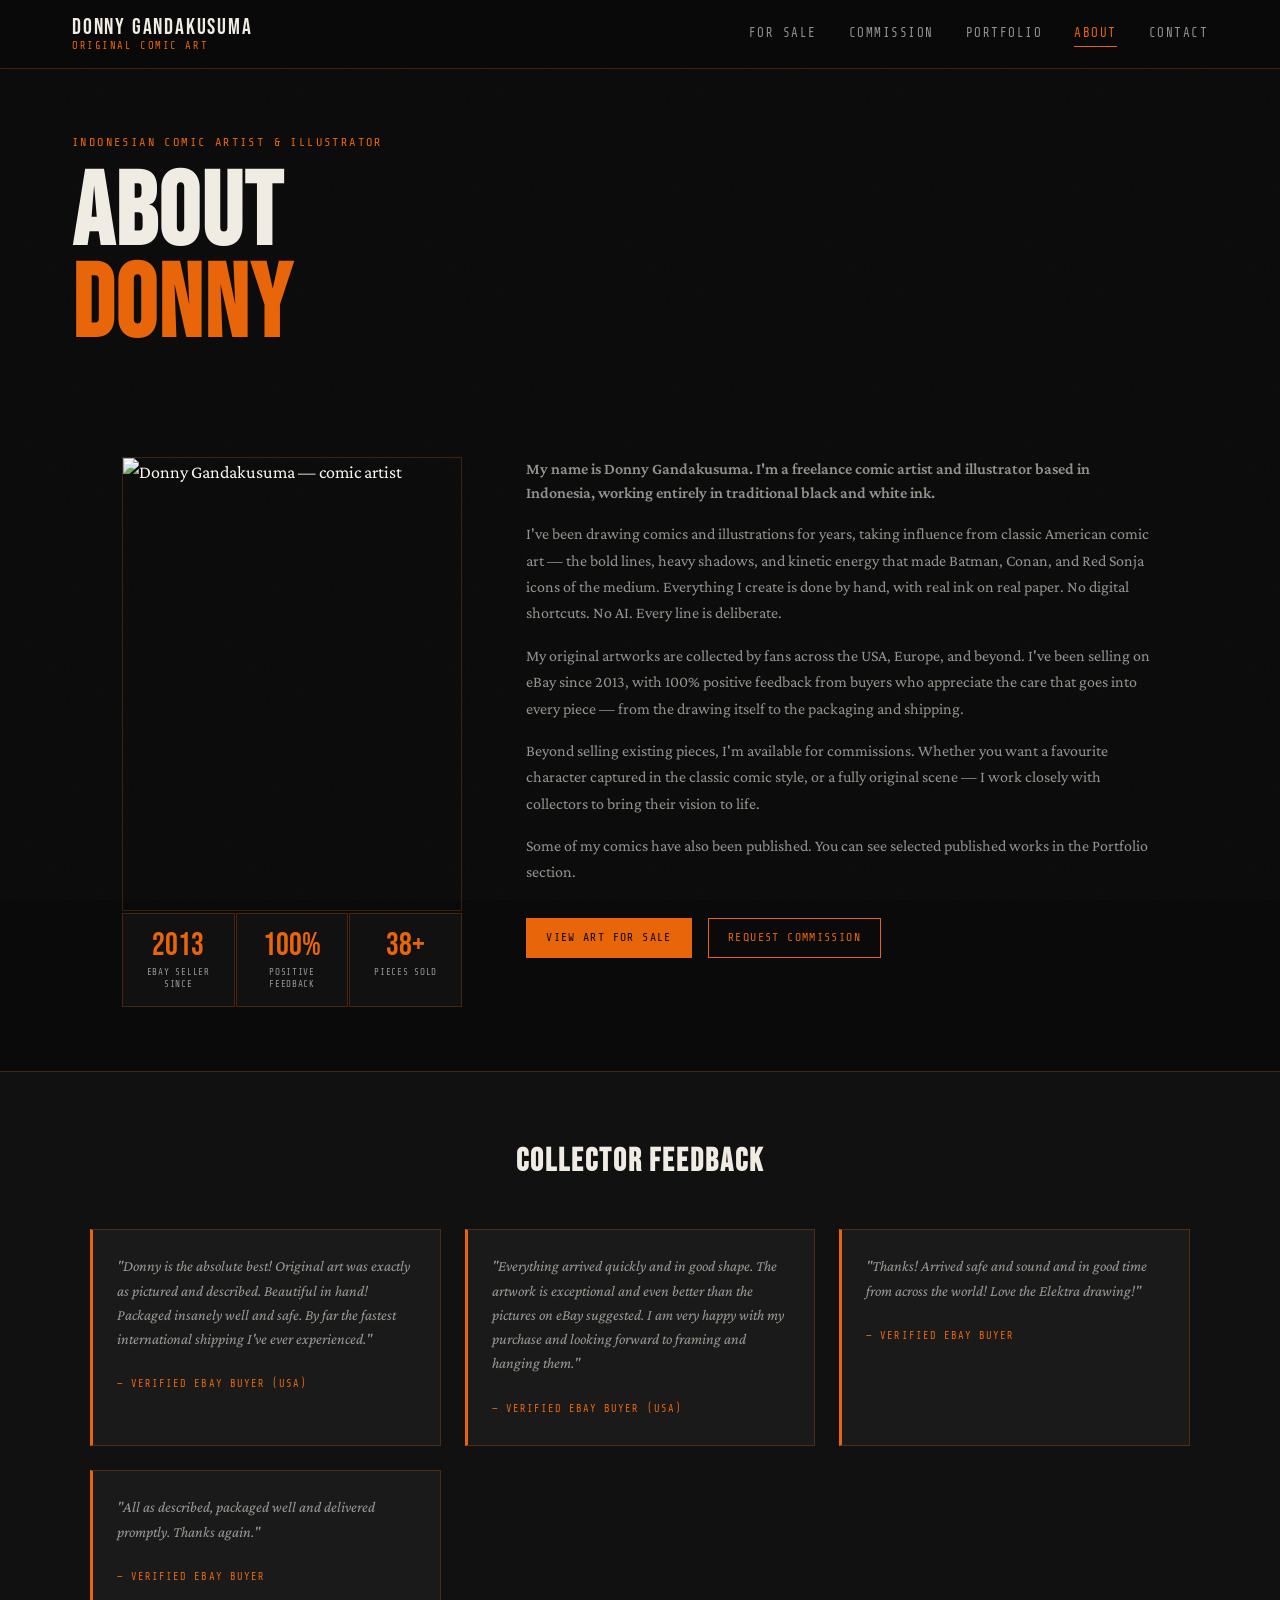
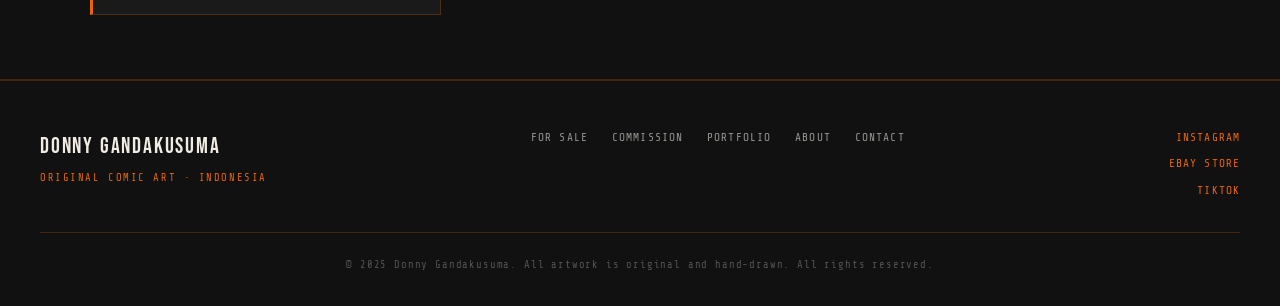
==== about.html @ a3ac144c "Add files via upload" ====
<!DOCTYPE html>
<html lang="en">
<head>
<meta charset="UTF-8">
<meta name="viewport" content="width=device-width, initial-scale=1.0">
<meta name="description" content="About Donny Gandakusuma — Indonesian comic artist and illustrator. Traditional ink art, published works, worldwide collector sales.">
<title>About — Donny Gandakusuma</title>
<link rel="preconnect" href="https://fonts.googleapis.com">
<link href="https://fonts.googleapis.com/css2?family=Bebas+Neue&family=Crimson+Pro:ital,wght@0,400;0,600;1,400&family=Share+Tech+Mono&display=swap" rel="stylesheet">
<link rel="stylesheet" href="style.css">
</head>
<body>
<div class="noise"></div>

<header>
  <div class="header-inner">
    <a href="index.html" class="logo">
      <span class="logo-main">DONNY GANDAKUSUMA</span>
      <span class="logo-sub">Original Comic Art</span>
    </a>
    <nav>
      <a href="index.html">For Sale</a>
      <a href="commission.html">Commission</a>
      <a href="portfolio.html">Portfolio</a>
      <a href="about.html" class="active">About</a>
      <a href="contact.html">Contact</a>
    </nav>
    <button class="nav-toggle" onclick="toggleNav()">☰</button>
  </div>
  <nav class="mobile-nav" id="mobileNav">
    <a href="index.html">For Sale</a>
    <a href="commission.html">Commission</a>
    <a href="portfolio.html">Portfolio</a>
    <a href="about.html">About</a>
    <a href="contact.html">Contact</a>
  </nav>
</header>

<main>
  <section class="page-hero">
    <p class="hero-label">Indonesian Comic Artist &amp; Illustrator</p>
    <h1>About<br><span class="accent">Donny</span></h1>
  </section>

  <section class="about-layout">
    <div class="about-photo">
      <img src="https://www.donnygandakusuma.com/uploads/1/9/4/7/19479537/1996626.jpg" alt="Donny Gandakusuma — comic artist" loading="lazy">
      <div class="about-stats">
        <div class="stat"><span class="stat-num accent">2013</span><span class="stat-label">eBay seller since</span></div>
        <div class="stat"><span class="stat-num accent">100%</span><span class="stat-label">Positive feedback</span></div>
        <div class="stat"><span class="stat-num accent">38+</span><span class="stat-label">Pieces sold</span></div>
      </div>
    </div>
    <div class="about-text">
      <p class="about-lead">My name is Donny Gandakusuma. I'm a freelance comic artist and illustrator based in Indonesia, working entirely in traditional black and white ink.</p>
      <p>I've been drawing comics and illustrations for years, taking influence from classic American comic art — the bold lines, heavy shadows, and kinetic energy that made Batman, Conan, and Red Sonja icons of the medium. Everything I create is done by hand, with real ink on real paper. No digital shortcuts. No AI. Every line is deliberate.</p>
      <p>My original artworks are collected by fans across the USA, Europe, and beyond. I've been selling on eBay since 2013, with 100% positive feedback from buyers who appreciate the care that goes into every piece — from the drawing itself to the packaging and shipping.</p>
      <p>Beyond selling existing pieces, I'm available for commissions. Whether you want a favourite character captured in the classic comic style, or a fully original scene — I work closely with collectors to bring their vision to life.</p>
      <p>Some of my comics have also been published. You can see selected published works in the Portfolio section.</p>
      <div class="about-cta-row">
        <a href="index.html" class="btn">View Art For Sale</a>
        <a href="commission.html" class="btn btn-ghost">Request Commission</a>
      </div>
    </div>
  </section>

  <section class="credentials">
    <h2>Collector Feedback</h2>
    <div class="reviews-grid">
      <blockquote class="review-card">
        <p>"Donny is the absolute best! Original art was exactly as pictured and described. Beautiful in hand! Packaged insanely well and safe. By far the fastest international shipping I've ever experienced."</p>
        <cite>— Verified eBay Buyer (USA)</cite>
      </blockquote>
      <blockquote class="review-card">
        <p>"Everything arrived quickly and in good shape. The artwork is exceptional and even better than the pictures on eBay suggested. I am very happy with my purchase and looking forward to framing and hanging them."</p>
        <cite>— Verified eBay Buyer (USA)</cite>
      </blockquote>
      <blockquote class="review-card">
        <p>"Thanks! Arrived safe and sound and in good time from across the world! Love the Elektra drawing!"</p>
        <cite>— Verified eBay Buyer</cite>
      </blockquote>
      <blockquote class="review-card">
        <p>"All as described, packaged well and delivered promptly. Thanks again."</p>
        <cite>— Verified eBay Buyer</cite>
      </blockquote>
    </div>
  </section>
</main>

<footer>
  <div class="footer-inner">
    <div class="footer-brand">
      <span class="logo-main">DONNY GANDAKUSUMA</span>
      <span class="logo-sub">Original Comic Art · Indonesia</span>
    </div>
    <div class="footer-links">
      <a href="index.html">For Sale</a>
      <a href="commission.html">Commission</a>
      <a href="portfolio.html">Portfolio</a>
      <a href="about.html">About</a>
      <a href="contact.html">Contact</a>
    </div>
    <div class="footer-social">
      <a href="https://www.instagram.com/donnygandakusuma" target="_blank">Instagram</a>
      <a href="https://www.ebay.com/usr/donnygandakusuma" target="_blank">eBay Store</a>
      <a href="https://www.tiktok.com/@donnygandakusuma" target="_blank">TikTok</a>
    </div>
  </div>
  <p class="footer-copy">© 2025 Donny Gandakusuma. All artwork is original and hand-drawn. All rights reserved.</p>
</footer>
<script>function toggleNav(){document.getElementById('mobileNav').classList.toggle('open');}</script>
</body>
</html>
---- style.css ----
/* ============================================
   DONNY GANDAKUSUMA — ORIGINAL COMIC ART
   Dark theme · Black & Orange · Comic Ink Style
   ============================================ */

:root {
  --black:    #0a0a0a;
  --black2:   #111111;
  --black3:   #1a1a1a;
  --orange:   #e8650a;
  --orange2:  #ff7a1a;
  --orange-dim: rgba(232, 101, 10, 0.15);
  --white:    #f0ece4;
  --white-dim: rgba(240, 236, 228, 0.6);
  --border:   rgba(232, 101, 10, 0.25);
  --font-display: 'Bebas Neue', sans-serif;
  --font-body:    'Crimson Pro', Georgia, serif;
  --font-mono:    'Share Tech Mono', monospace;
}

*, *::before, *::after { box-sizing: border-box; margin: 0; padding: 0; }

html { scroll-behavior: smooth; }

body {
  background: var(--black);
  color: var(--white);
  font-family: var(--font-body);
  font-size: 18px;
  line-height: 1.65;
  min-height: 100vh;
  overflow-x: hidden;
}

/* Noise texture overlay */
.noise {
  position: fixed;
  inset: 0;
  pointer-events: none;
  z-index: 0;
  opacity: 0.035;
  background-image: url("data:image/svg+xml,%3Csvg viewBox='0 0 256 256' xmlns='http://www.w3.org/2000/svg'%3E%3Cfilter id='noise'%3E%3CfeTurbulence type='fractalNoise' baseFrequency='0.9' numOctaves='4' stitchTiles='stitch'/%3E%3C/filter%3E%3Crect width='100%25' height='100%25' filter='url(%23noise)'/%3E%3C/svg%3E");
  background-size: 200px 200px;
}

img { display: block; max-width: 100%; }
a { color: inherit; text-decoration: none; }

.accent { color: var(--orange); }

/* ============================================
   HEADER
   ============================================ */

header {
  position: sticky;
  top: 0;
  z-index: 100;
  background: rgba(10, 10, 10, 0.95);
  backdrop-filter: blur(10px);
  border-bottom: 1px solid var(--border);
}

.header-inner {
  max-width: 1200px;
  margin: 0 auto;
  padding: 1rem 2rem;
  display: flex;
  align-items: center;
  justify-content: space-between;
  gap: 2rem;
}

.logo {
  display: flex;
  flex-direction: column;
  line-height: 1.1;
  flex-shrink: 0;
}

.logo-main {
  font-family: var(--font-display);
  font-size: 1.4rem;
  letter-spacing: 0.08em;
  color: var(--white);
}

.logo-sub {
  font-family: var(--font-mono);
  font-size: 0.65rem;
  color: var(--orange);
  letter-spacing: 0.15em;
  text-transform: uppercase;
}

header nav {
  display: flex;
  gap: 2rem;
  align-items: center;
}

header nav a {
  font-family: var(--font-mono);
  font-size: 0.78rem;
  letter-spacing: 0.12em;
  text-transform: uppercase;
  color: var(--white-dim);
  transition: color 0.2s;
  position: relative;
  padding-bottom: 2px;
}

header nav a::after {
  content: '';
  position: absolute;
  bottom: -2px;
  left: 0; right: 0;
  height: 1px;
  background: var(--orange);
  transform: scaleX(0);
  transition: transform 0.2s;
}

header nav a:hover,
header nav a.active {
  color: var(--orange);
}

header nav a.active::after,
header nav a:hover::after {
  transform: scaleX(1);
}

.nav-toggle {
  display: none;
  background: none;
  border: 1px solid var(--border);
  color: var(--white);
  font-size: 1.2rem;
  cursor: pointer;
  padding: 0.4rem 0.7rem;
  border-radius: 3px;
}

.mobile-nav {
  display: none;
  flex-direction: column;
  background: var(--black2);
  border-top: 1px solid var(--border);
  padding: 1rem 2rem;
  gap: 1rem;
}

.mobile-nav.open { display: flex; }

.mobile-nav a {
  font-family: var(--font-mono);
  font-size: 0.85rem;
  letter-spacing: 0.1em;
  text-transform: uppercase;
  color: var(--white-dim);
  padding: 0.5rem 0;
  border-bottom: 1px solid var(--border);
}

.mobile-nav a:hover { color: var(--orange); }

/* ============================================
   HERO
   ============================================ */

.hero {
  max-width: 1200px;
  margin: 0 auto;
  padding: 5rem 2rem 3rem;
  position: relative;
}

.hero::before {
  content: '';
  position: absolute;
  top: 0; right: 0;
  width: 40%;
  height: 100%;
  background: radial-gradient(ellipse at top right, rgba(232, 101, 10, 0.08) 0%, transparent 70%);
  pointer-events: none;
}

.hero-label {
  font-family: var(--font-mono);
  font-size: 0.75rem;
  letter-spacing: 0.2em;
  text-transform: uppercase;
  color: var(--orange);
  margin-bottom: 1rem;
}

.hero h1 {
  font-family: var(--font-display);
  font-size: clamp(4rem, 10vw, 8rem);
  line-height: 0.9;
  letter-spacing: 0.02em;
  margin-bottom: 1.5rem;
}

.hero-desc {
  font-size: 1.15rem;
  color: var(--white-dim);
  max-width: 520px;
  margin-bottom: 2rem;
}

.hero-badges {
  display: flex;
  flex-wrap: wrap;
  gap: 0.75rem;
}

.hero-badges span {
  font-family: var(--font-mono);
  font-size: 0.7rem;
  letter-spacing: 0.12em;
  text-transform: uppercase;
  padding: 0.4rem 0.9rem;
  border: 1px solid var(--border);
  color: var(--orange);
  background: var(--orange-dim);
}

/* ============================================
   PAGE HERO (inner pages)
   ============================================ */

.page-hero {
  max-width: 1200px;
  margin: 0 auto;
  padding: 4rem 2rem 3rem;
}

.page-hero h1 {
  font-family: var(--font-display);
  font-size: clamp(3.5rem, 8vw, 6.5rem);
  line-height: 0.9;
  letter-spacing: 0.02em;
  margin-bottom: 1.5rem;
}

.page-hero .hero-desc {
  max-width: 560px;
}

/* ============================================
   ART GRID
   ============================================ */

.sale-grid {
  max-width: 1200px;
  margin: 0 auto;
  padding: 1rem 2rem 4rem;
  display: grid;
  grid-template-columns: repeat(auto-fill, minmax(300px, 1fr));
  gap: 2px;
}

.art-card {
  background: var(--black2);
  border: 1px solid var(--border);
  display: flex;
  flex-direction: column;
  transition: border-color 0.3s, transform 0.2s;
  position: relative;
  overflow: hidden;
}

.art-card:hover {
  border-color: var(--orange);
  transform: translateY(-3px);
}

.art-card.sold-card {
  opacity: 0.6;
}

.art-card.sold-card:hover {
  opacity: 0.85;
}

.art-img-wrap {
  position: relative;
  overflow: hidden;
  aspect-ratio: 3/4;
  background: var(--black3);
}

.art-img-wrap img {
  width: 100%;
  height: 100%;
  object-fit: cover;
  transition: transform 0.4s ease;
}

.art-card:hover .art-img-wrap img {
  transform: scale(1.04);
}

.badge {
  position: absolute;
  top: 0.75rem;
  right: 0.75rem;
  font-family: var(--font-mono);
  font-size: 0.65rem;
  letter-spacing: 0.15em;
  text-transform: uppercase;
  padding: 0.3rem 0.7rem;
}

.badge.available {
  background: var(--orange);
  color: var(--black);
}

.badge.sold {
  background: var(--black3);
  border: 1px solid rgba(255,255,255,0.2);
  color: var(--white-dim);
}

.art-info {
  padding: 1.25rem 1.5rem 1.5rem;
  display: flex;
  flex-direction: column;
  flex: 1;
}

.art-info h2 {
  font-family: var(--font-display);
  font-size: 1.3rem;
  letter-spacing: 0.04em;
  line-height: 1.1;
  margin-bottom: 0.4rem;
}

.art-size {
  font-family: var(--font-mono);
  font-size: 0.68rem;
  letter-spacing: 0.1em;
  color: var(--white-dim);
  text-transform: uppercase;
  margin-bottom: auto;
  padding-bottom: 1rem;
}

.art-footer {
  display: flex;
  align-items: center;
  justify-content: space-between;
  padding-top: 1rem;
  border-top: 1px solid var(--border);
  gap: 0.75rem;
  flex-wrap: wrap;
}

.price {
  font-family: var(--font-display);
  font-size: 1.6rem;
  color: var(--orange);
  letter-spacing: 0.04em;
  line-height: 1;
}

.sold-price {
  font-family: var(--font-mono);
  font-size: 0.8rem;
  letter-spacing: 0.15em;
  color: var(--white-dim);
  text-transform: uppercase;
}

/* ============================================
   BUTTONS
   ============================================ */

.btn {
  display: inline-block;
  font-family: var(--font-mono);
  font-size: 0.72rem;
  letter-spacing: 0.12em;
  text-transform: uppercase;
  padding: 0.6rem 1.2rem;
  background: var(--orange);
  color: var(--black);
  border: 1px solid var(--orange);
  cursor: pointer;
  transition: background 0.2s, color 0.2s;
  white-space: nowrap;
}

.btn:hover {
  background: var(--orange2);
  border-color: var(--orange2);
}

.btn-ghost {
  background: transparent;
  color: var(--orange);
}

.btn-ghost:hover {
  background: var(--orange-dim);
}

.btn-large {
  font-size: 0.82rem;
  padding: 0.85rem 2rem;
}

.cta-row {
  display: flex;
  gap: 1rem;
  flex-wrap: wrap;
  justify-content: center;
}

/* ============================================
   TRUST STRIP
   ============================================ */

.trust-strip {
  background: var(--black3);
  border-top: 1px solid var(--border);
  border-bottom: 1px solid var(--border);
  padding: 3rem 2rem;
}

.trust-inner {
  max-width: 1000px;
  margin: 0 auto;
  display: grid;
  grid-template-columns: 1fr 1fr;
  gap: 3rem;
}

.trust-inner blockquote {
  font-style: italic;
  font-size: 1rem;
  color: var(--white-dim);
  line-height: 1.6;
  padding-left: 1.25rem;
  border-left: 2px solid var(--orange);
}

.trust-inner cite {
  display: block;
  margin-top: 0.75rem;
  font-family: var(--font-mono);
  font-size: 0.65rem;
  letter-spacing: 0.1em;
  color: var(--orange);
  font-style: normal;
}

/* ============================================
   CTA BAND
   ============================================ */

.cta-band {
  text-align: center;
  padding: 5rem 2rem;
  position: relative;
  overflow: hidden;
}

.cta-band::before {
  content: '';
  position: absolute;
  inset: 0;
  background: radial-gradient(ellipse at center, rgba(232, 101, 10, 0.06) 0%, transparent 70%);
  pointer-events: none;
}

.cta-band h2 {
  font-family: var(--font-display);
  font-size: clamp(2.5rem, 6vw, 4.5rem);
  letter-spacing: 0.04em;
  margin-bottom: 0.75rem;
}

.cta-band p {
  color: var(--white-dim);
  font-size: 1.1rem;
  margin-bottom: 2rem;
  max-width: 480px;
  margin-left: auto;
  margin-right: auto;
}

/* ============================================
   COMMISSION PAGE
   ============================================ */

.commission-layout {
  max-width: 1200px;
  margin: 0 auto;
  padding: 2rem 2rem 4rem;
  display: grid;
  grid-template-columns: 1fr 1fr;
  gap: 4rem;
}

.pricing-block h2,
.process-block h2 {
  font-family: var(--font-display);
  font-size: 2rem;
  letter-spacing: 0.06em;
  margin-bottom: 1.5rem;
  padding-bottom: 0.75rem;
  border-bottom: 1px solid var(--border);
}

.price-table {
  display: flex;
  flex-direction: column;
  gap: 0;
  margin-bottom: 1.5rem;
}

.price-row {
  display: grid;
  grid-template-columns: 1fr auto;
  grid-template-rows: auto auto;
  padding: 1rem 0;
  border-bottom: 1px solid var(--border);
  gap: 0.2rem 1rem;
}

.price-label {
  font-size: 1rem;
  font-weight: 600;
  grid-column: 1;
  grid-row: 1;
}

.price-val {
  font-family: var(--font-display);
  font-size: 1.4rem;
  letter-spacing: 0.04em;
  grid-column: 2;
  grid-row: 1 / 3;
  align-self: center;
  white-space: nowrap;
}

.price-note {
  font-family: var(--font-mono);
  font-size: 0.65rem;
  letter-spacing: 0.08em;
  color: var(--white-dim);
  text-transform: uppercase;
  grid-column: 1;
  grid-row: 2;
}

.price-note-global {
  font-size: 0.9rem;
  color: var(--white-dim);
  line-height: 1.5;
  font-style: italic;
}

.process-steps {
  list-style: none;
  display: flex;
  flex-direction: column;
  gap: 0;
}

.process-steps li {
  display: flex;
  gap: 1.25rem;
  padding: 1.5rem 0;
  border-bottom: 1px solid var(--border);
  align-items: flex-start;
}

.step-num {
  font-family: var(--font-display);
  font-size: 2rem;
  color: var(--orange);
  opacity: 0.5;
  line-height: 1;
  flex-shrink: 0;
  min-width: 2.5rem;
}

.process-steps strong {
  display: block;
  font-size: 1rem;
  font-weight: 600;
  margin-bottom: 0.35rem;
}

.process-steps p {
  font-size: 0.95rem;
  color: var(--white-dim);
  line-height: 1.55;
}

.commission-gallery {
  max-width: 1200px;
  margin: 0 auto;
  padding: 0 2rem 4rem;
}

.commission-gallery h2 {
  font-family: var(--font-display);
  font-size: 2rem;
  letter-spacing: 0.06em;
  margin-bottom: 1.5rem;
  padding-bottom: 0.75rem;
  border-bottom: 1px solid var(--border);
}

.gallery-grid {
  display: grid;
  grid-template-columns: repeat(auto-fill, minmax(260px, 1fr));
  gap: 2px;
}

.gallery-grid img {
  width: 100%;
  aspect-ratio: 3/4;
  object-fit: cover;
  filter: grayscale(20%);
  transition: filter 0.3s, transform 0.3s;
}

.gallery-grid img:hover {
  filter: grayscale(0%);
  transform: scale(1.02);
  position: relative;
  z-index: 1;
}

/* ============================================
   ABOUT PAGE
   ============================================ */

.about-layout {
  max-width: 1100px;
  margin: 0 auto;
  padding: 2rem 2rem 4rem;
  display: grid;
  grid-template-columns: 340px 1fr;
  gap: 4rem;
  align-items: start;
}

.about-photo img {
  width: 100%;
  aspect-ratio: 3/4;
  object-fit: cover;
  border: 1px solid var(--border);
  filter: grayscale(30%) contrast(1.1);
}

.about-stats {
  display: grid;
  grid-template-columns: 1fr 1fr 1fr;
  gap: 1px;
  margin-top: 2px;
}

.stat {
  background: var(--black2);
  border: 1px solid var(--border);
  padding: 1rem 0.75rem;
  display: flex;
  flex-direction: column;
  align-items: center;
  text-align: center;
}

.stat-num {
  font-family: var(--font-display);
  font-size: 2rem;
  line-height: 1;
}

.stat-label {
  font-family: var(--font-mono);
  font-size: 0.58rem;
  letter-spacing: 0.08em;
  text-transform: uppercase;
  color: var(--white-dim);
  margin-top: 0.3rem;
  line-height: 1.3;
  text-align: center;
}

.about-lead {
  font-size: 1.25rem;
  font-weight: 600;
  line-height: 1.5;
  margin-bottom: 1.25rem;
  color: var(--white);
}

.about-text p {
  color: var(--white-dim);
  margin-bottom: 1rem;
  font-size: 1rem;
}

.about-cta-row {
  display: flex;
  gap: 1rem;
  margin-top: 2rem;
  flex-wrap: wrap;
}

.credentials {
  background: var(--black2);
  border-top: 1px solid var(--border);
  border-bottom: 1px solid var(--border);
  padding: 4rem 2rem;
}

.credentials h2 {
  font-family: var(--font-display);
  font-size: 2rem;
  letter-spacing: 0.06em;
  text-align: center;
  margin-bottom: 2.5rem;
}

.reviews-grid {
  max-width: 1100px;
  margin: 0 auto;
  display: grid;
  grid-template-columns: repeat(auto-fill, minmax(260px, 1fr));
  gap: 1.5rem;
}

.review-card {
  background: var(--black3);
  border: 1px solid var(--border);
  border-left: 3px solid var(--orange);
  padding: 1.5rem;
}

.review-card p {
  font-style: italic;
  font-size: 0.95rem;
  line-height: 1.6;
  color: var(--white-dim);
  margin-bottom: 1rem;
}

.review-card cite {
  font-family: var(--font-mono);
  font-size: 0.65rem;
  letter-spacing: 0.1em;
  color: var(--orange);
  font-style: normal;
  text-transform: uppercase;
}

/* ============================================
   CONTACT PAGE
   ============================================ */

.contact-layout {
  max-width: 1100px;
  margin: 0 auto;
  padding: 2rem 2rem 5rem;
  display: grid;
  grid-template-columns: 1fr 380px;
  gap: 4rem;
  align-items: start;
}

.contact-channels {
  display: flex;
  flex-direction: column;
  gap: 1px;
}

.contact-card {
  display: flex;
  gap: 1.25rem;
  padding: 1.5rem;
  background: var(--black2);
  border: 1px solid var(--border);
  transition: border-color 0.2s, background 0.2s;
  align-items: flex-start;
}

.contact-card:hover {
  border-color: var(--orange);
  background: var(--black3);
}

.contact-icon {
  font-size: 1.6rem;
  flex-shrink: 0;
  margin-top: 0.1rem;
}

.contact-card strong {
  display: block;
  font-family: var(--font-display);
  font-size: 1.2rem;
  letter-spacing: 0.04em;
  margin-bottom: 0.35rem;
}

.contact-card p {
  font-size: 0.92rem;
  color: var(--white-dim);
  line-height: 1.55;
  margin-bottom: 0.5rem;
}

.contact-link {
  font-family: var(--font-mono);
  font-size: 0.68rem;
  letter-spacing: 0.08em;
  color: var(--orange);
  text-transform: uppercase;
}

.contact-info-box {
  background: var(--black2);
  border: 1px solid var(--border);
  padding: 2rem;
  position: sticky;
  top: 90px;
}

.contact-info-box h2 {
  font-family: var(--font-display);
  font-size: 1.7rem;
  letter-spacing: 0.04em;
  margin-bottom: 1rem;
  padding-bottom: 0.75rem;
  border-bottom: 1px solid var(--border);
}

.contact-info-box p {
  font-size: 0.95rem;
  color: var(--white-dim);
  margin-bottom: 0.75rem;
}

.contact-list {
  list-style: none;
  margin-bottom: 1rem;
}

.contact-list li {
  font-size: 0.92rem;
  color: var(--white-dim);
  padding: 0.4rem 0;
  border-bottom: 1px solid rgba(255,255,255,0.05);
  padding-left: 1rem;
  position: relative;
}

.contact-list li::before {
  content: '—';
  position: absolute;
  left: 0;
  color: var(--orange);
  font-size: 0.8rem;
}

/* ============================================
   FOOTER
   ============================================ */

footer {
  background: var(--black2);
  border-top: 1px solid var(--border);
  padding: 3rem 2rem 2rem;
}

.footer-inner {
  max-width: 1200px;
  margin: 0 auto;
  display: grid;
  grid-template-columns: auto 1fr auto;
  gap: 3rem;
  align-items: start;
  padding-bottom: 2rem;
  border-bottom: 1px solid var(--border);
  margin-bottom: 1.5rem;
}

.footer-brand {
  display: flex;
  flex-direction: column;
  gap: 0.25rem;
}

.footer-links {
  display: flex;
  flex-wrap: wrap;
  gap: 1.5rem;
  align-items: center;
  justify-content: center;
}

.footer-links a {
  font-family: var(--font-mono);
  font-size: 0.7rem;
  letter-spacing: 0.1em;
  text-transform: uppercase;
  color: var(--white-dim);
  transition: color 0.2s;
}

.footer-links a:hover { color: var(--orange); }

.footer-social {
  display: flex;
  flex-direction: column;
  gap: 0.5rem;
  align-items: flex-end;
}

.footer-social a {
  font-family: var(--font-mono);
  font-size: 0.7rem;
  letter-spacing: 0.1em;
  text-transform: uppercase;
  color: var(--orange);
  transition: opacity 0.2s;
}

.footer-social a:hover { opacity: 0.7; }

.footer-copy {
  max-width: 1200px;
  margin: 0 auto;
  font-family: var(--font-mono);
  font-size: 0.65rem;
  letter-spacing: 0.08em;
  color: rgba(240, 236, 228, 0.3);
  text-align: center;
}

/* ============================================
   ANIMATIONS
   ============================================ */

@keyframes fadeUp {
  from { opacity: 0; transform: translateY(20px); }
  to   { opacity: 1; transform: translateY(0); }
}

.hero, .page-hero {
  animation: fadeUp 0.6s ease both;
}

.art-card {
  animation: fadeUp 0.5s ease both;
}

.art-card:nth-child(1) { animation-delay: 0.05s; }
.art-card:nth-child(2) { animation-delay: 0.1s; }
.art-card:nth-child(3) { animation-delay: 0.15s; }
.art-card:nth-child(4) { animation-delay: 0.2s; }
.art-card:nth-child(5) { animation-delay: 0.25s; }
.art-card:nth-child(6) { animation-delay: 0.3s; }

/* ============================================
   RESPONSIVE
   ============================================ */

@media (max-width: 900px) {
  header nav { display: none; }
  .nav-toggle { display: block; }

  .commission-layout,
  .about-layout,
  .contact-layout {
    grid-template-columns: 1fr;
    gap: 2.5rem;
  }

  .about-photo { max-width: 340px; }

  .trust-inner {
    grid-template-columns: 1fr;
    gap: 2rem;
  }

  .footer-inner {
    grid-template-columns: 1fr;
    gap: 1.5rem;
  }

  .footer-social {
    align-items: flex-start;
    flex-direction: row;
    flex-wrap: wrap;
    gap: 1rem;
  }

  .contact-info-box {
    position: static;
  }
}

@media (max-width: 600px) {
  .hero h1, .page-hero h1 {
    font-size: 3.5rem;
  }

  .sale-grid {
    grid-template-columns: 1fr;
    gap: 1px;
  }

  .header-inner {
    padding: 0.85rem 1rem;
  }

  .hero, .page-hero {
    padding: 3rem 1rem 2rem;
  }

  .about-stats {
    grid-template-columns: 1fr 1fr 1fr;
  }
}
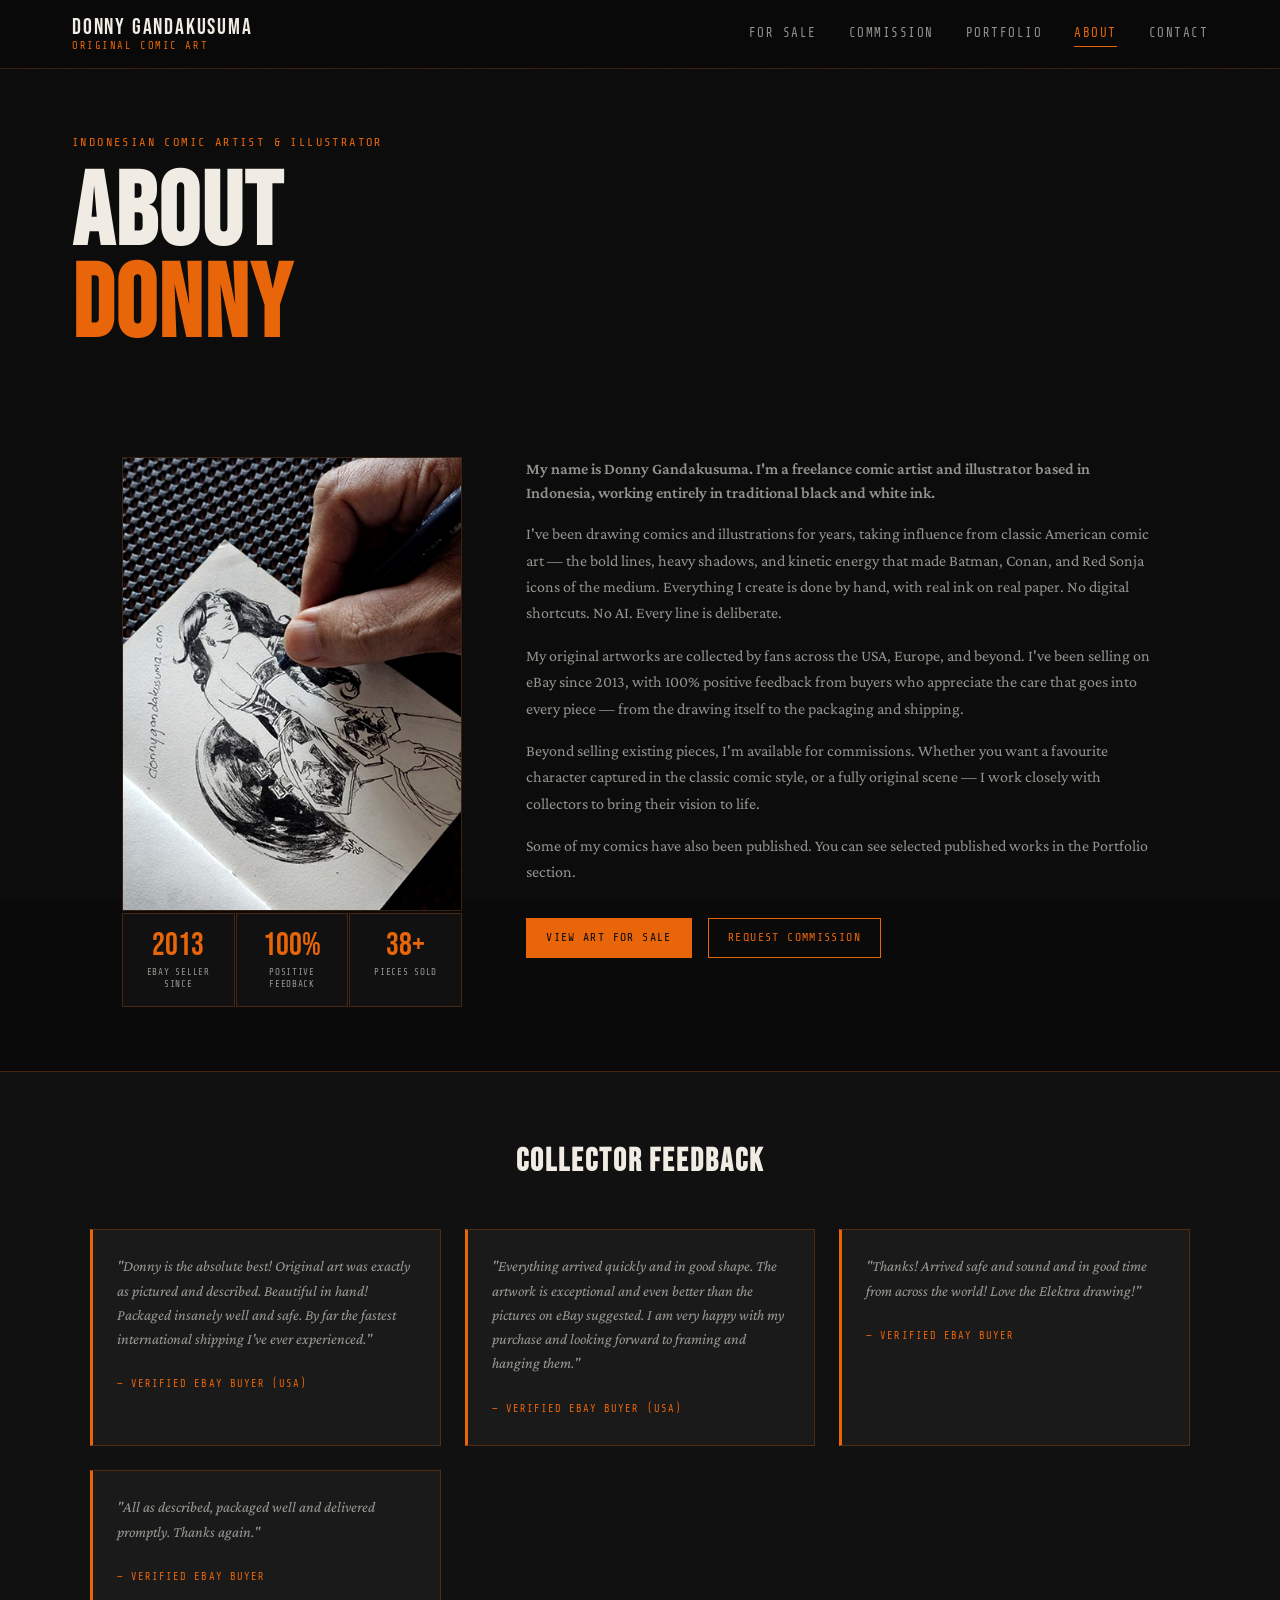
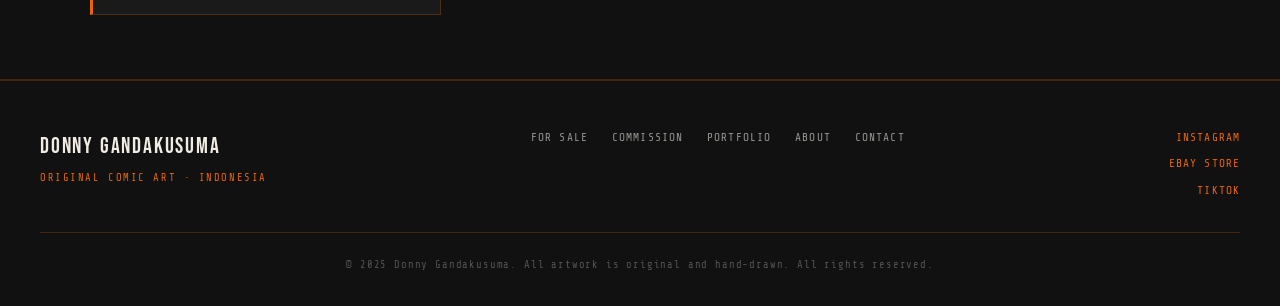
==== commit f0cf7f0f: "Update about.html" ====
--- a/about.html
+++ b/about.html
@@ -44,7 +44,7 @@
 
   <section class="about-layout">
     <div class="about-photo">
-      <img src="https://www.donnygandakusuma.com/uploads/1/9/4/7/19479537/1996626.jpg" alt="Donny Gandakusuma — comic artist" loading="lazy">
+      <img src="images/profile.jpg" alt="Donny Gandakusuma — comic artist" loading="lazy">
       <div class="about-stats">
         <div class="stat"><span class="stat-num accent">2013</span><span class="stat-label">eBay seller since</span></div>
         <div class="stat"><span class="stat-num accent">100%</span><span class="stat-label">Positive feedback</span></div>
@@ -103,7 +103,7 @@
     <div class="footer-social">
       <a href="https://www.instagram.com/donnygandakusuma" target="_blank">Instagram</a>
       <a href="https://www.ebay.com/usr/donnygandakusuma" target="_blank">eBay Store</a>
-      <a href="https://www.tiktok.com/@donnygandakusuma" target="_blank">TikTok</a>
+      <a href="https://www.tiktok.com/@donny.gandakusuma" target="_blank">TikTok</a>
     </div>
   </div>
   <p class="footer-copy">© 2025 Donny Gandakusuma. All artwork is original and hand-drawn. All rights reserved.</p>
--- a/style.css
+++ b/style.css
@@ -360,6 +360,42 @@
   flex-wrap: wrap;
 }
 
+.buy-btns {
+  display: flex;
+  gap: 0.5rem;
+  flex-wrap: wrap;
+}
+
+/* WhatsApp button — white box, orange text */
+.btn-wa {
+  background: #ffffff !important;
+  color: #e8650a !important;
+  -webkit-text-fill-color: #e8650a !important;
+  border: 2px solid #e8650a !important;
+  font-size: 0.65rem;
+  padding: 0.5rem 0.9rem;
+}
+
+.btn-wa:hover {
+  background: #f5f5f5 !important;
+  color: #e8650a !important;
+  -webkit-text-fill-color: #e8650a !important;
+}
+
+/* eBay button — orange box, black text */
+.btn-ebay {
+  background: var(--orange);
+  color: var(--black) !important;
+  border: 1px solid var(--orange);
+  font-size: 0.65rem;
+  padding: 0.5rem 0.9rem;
+}
+
+.btn-ebay:hover {
+  background: var(--orange2);
+  border-color: var(--orange2);
+}
+
 .price {
   font-family: var(--font-display);
   font-size: 1.6rem;
@@ -389,6 +425,7 @@
   padding: 0.6rem 1.2rem;
   background: var(--orange);
   color: var(--black);
+  -webkit-text-fill-color: var(--black);
   border: 1px solid var(--orange);
   cursor: pointer;
   transition: background 0.2s, color 0.2s;
@@ -403,6 +440,8 @@
 .btn-ghost {
   background: transparent;
   color: var(--orange);
+  /* PERBAIKAN TOMBOL "REQUEST COMMISSION" AGAR TERLIHAT JELAS */
+  -webkit-text-fill-color: var(--orange);
 }
 
 .btn-ghost:hover {
@@ -978,7 +1017,8 @@
    ============================================ */
 
 @media (max-width: 900px) {
-  header nav { display: none; }
+  /* PERBAIKAN MENU MOBILE: Hanya menyembunyikan navigasi khusus Desktop */
+  .header-inner nav { display: none; }
   .nav-toggle { display: block; }
 
   .commission-layout,
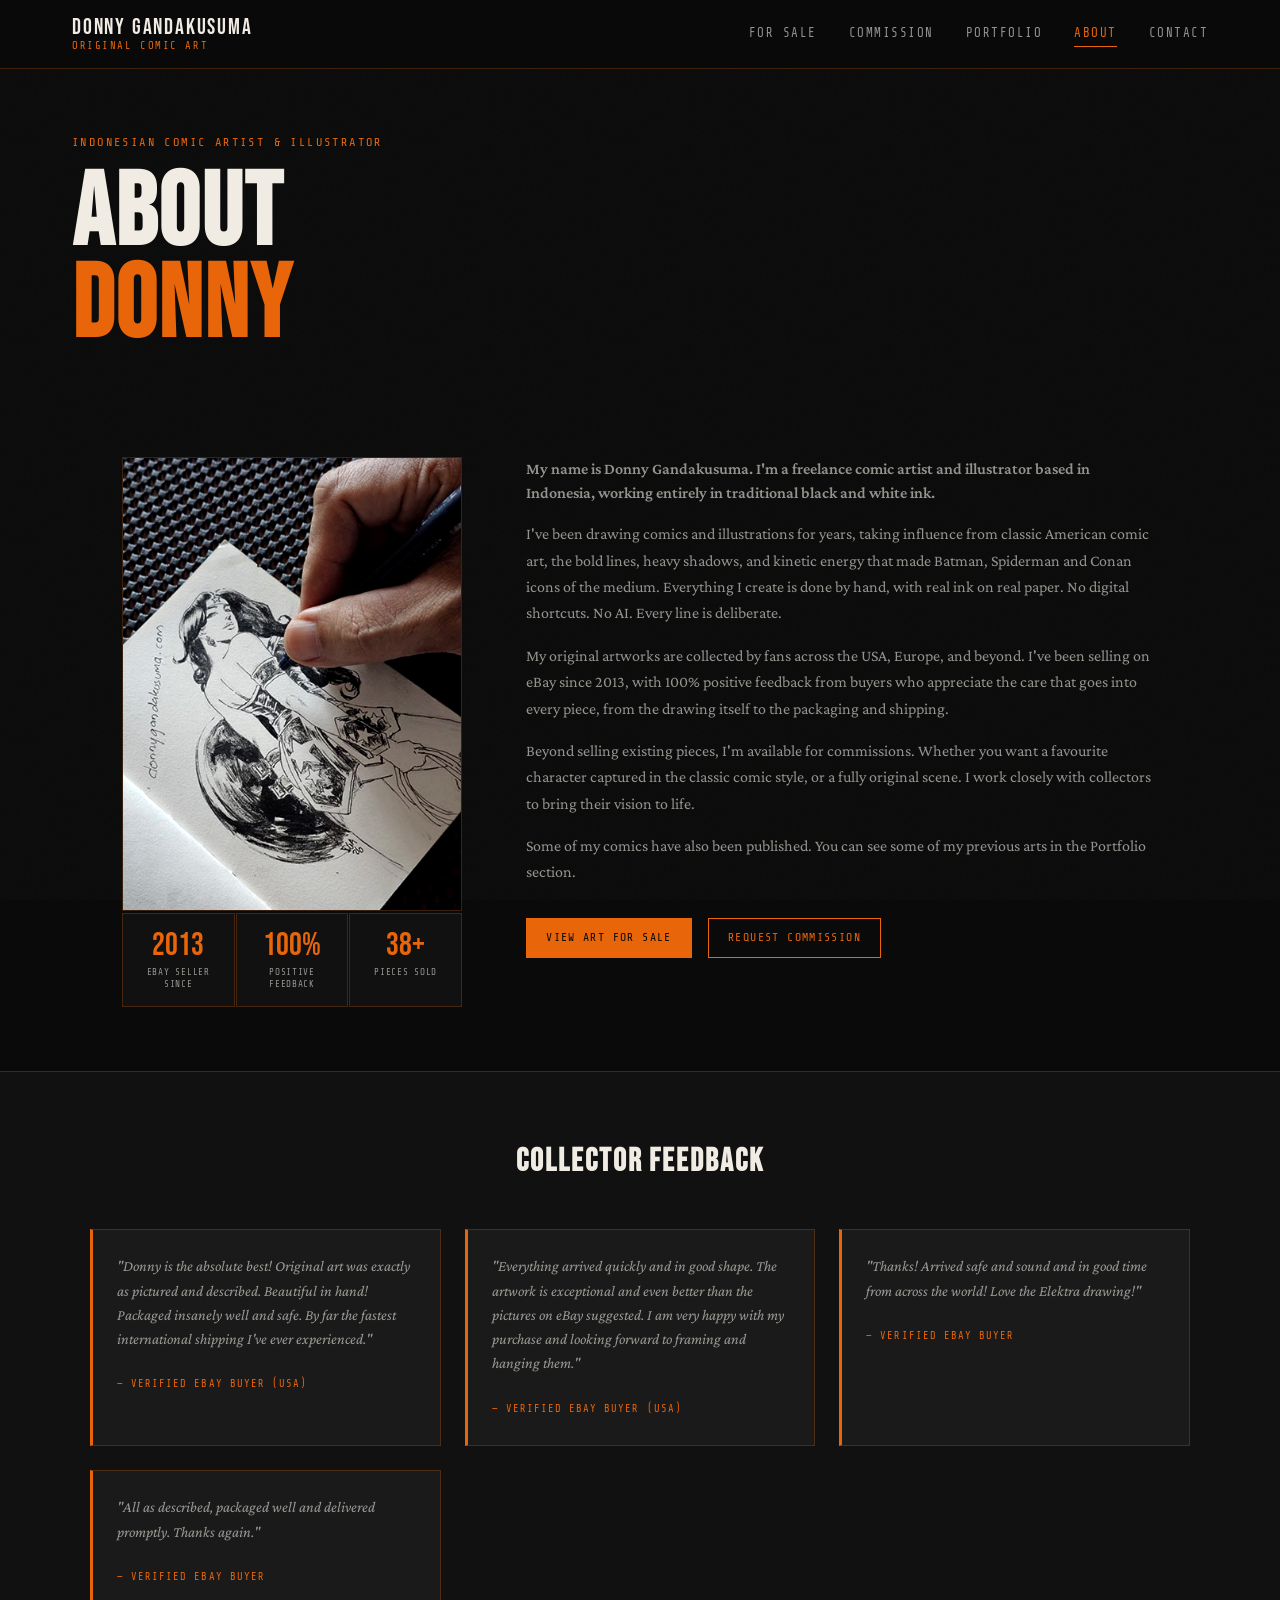
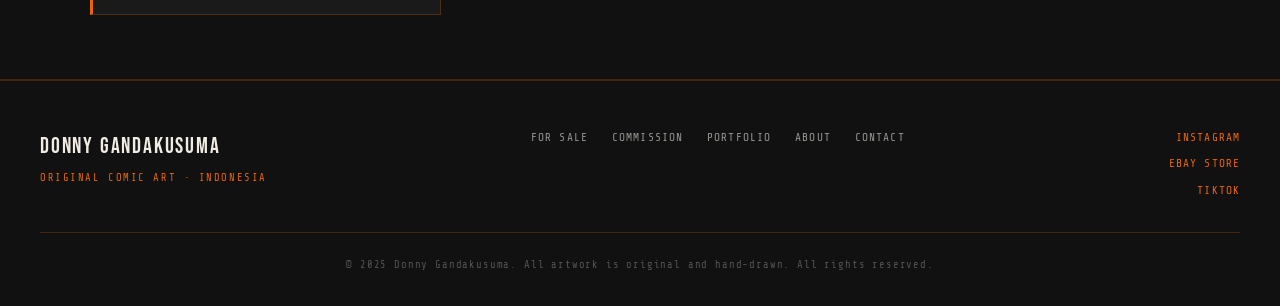
==== commit 9f8a0fa3: "Update about.html" ====
--- a/about.html
+++ b/about.html
@@ -8,6 +8,14 @@
 <link rel="preconnect" href="https://fonts.googleapis.com">
 <link href="https://fonts.googleapis.com/css2?family=Bebas+Neue&family=Crimson+Pro:ital,wght@0,400;0,600;1,400&family=Share+Tech+Mono&display=swap" rel="stylesheet">
 <link rel="stylesheet" href="style.css">
+<!-- Google Analytics -->
+<script async src="https://www.googletagmanager.com/gtag/js?id=G-JY4FN2Z0T6"></script>
+<script>
+  window.dataLayer = window.dataLayer || [];
+  function gtag(){dataLayer.push(arguments);}
+  gtag('js', new Date());
+  gtag('config', 'G-JY4FN2Z0T6');
+</script>
 </head>
 <body>
 <div class="noise"></div>
@@ -25,7 +33,7 @@
       <a href="about.html" class="active">About</a>
       <a href="contact.html">Contact</a>
     </nav>
-    <button class="nav-toggle" onclick="toggleNav()">☰</button>
+    <button class="nav-toggle" id="navToggle" aria-label="Open menu">☰</button>
   </div>
   <nav class="mobile-nav" id="mobileNav">
     <a href="index.html">For Sale</a>
@@ -53,10 +61,10 @@
     </div>
     <div class="about-text">
       <p class="about-lead">My name is Donny Gandakusuma. I'm a freelance comic artist and illustrator based in Indonesia, working entirely in traditional black and white ink.</p>
-      <p>I've been drawing comics and illustrations for years, taking influence from classic American comic art — the bold lines, heavy shadows, and kinetic energy that made Batman, Conan, and Red Sonja icons of the medium. Everything I create is done by hand, with real ink on real paper. No digital shortcuts. No AI. Every line is deliberate.</p>
-      <p>My original artworks are collected by fans across the USA, Europe, and beyond. I've been selling on eBay since 2013, with 100% positive feedback from buyers who appreciate the care that goes into every piece — from the drawing itself to the packaging and shipping.</p>
-      <p>Beyond selling existing pieces, I'm available for commissions. Whether you want a favourite character captured in the classic comic style, or a fully original scene — I work closely with collectors to bring their vision to life.</p>
-      <p>Some of my comics have also been published. You can see selected published works in the Portfolio section.</p>
+      <p>I've been drawing comics and illustrations for years, taking influence from classic American comic art, the bold lines, heavy shadows, and kinetic energy that made Batman, Spiderman and Conan icons of the medium. Everything I create is done by hand, with real ink on real paper. No digital shortcuts. No AI. Every line is deliberate.</p>
+      <p>My original artworks are collected by fans across the USA, Europe, and beyond. I've been selling on eBay since 2013, with 100% positive feedback from buyers who appreciate the care that goes into every piece, from the drawing itself to the packaging and shipping.</p>
+      <p>Beyond selling existing pieces, I'm available for commissions. Whether you want a favourite character captured in the classic comic style, or a fully original scene. I work closely with collectors to bring their vision to life.</p>
+      <p>Some of my comics have also been published. You can see some of my previous arts in the Portfolio section.</p>
       <div class="about-cta-row">
         <a href="index.html" class="btn">View Art For Sale</a>
         <a href="commission.html" class="btn btn-ghost">Request Commission</a>
@@ -108,6 +116,22 @@
   </div>
   <p class="footer-copy">© 2025 Donny Gandakusuma. All artwork is original and hand-drawn. All rights reserved.</p>
 </footer>
-<script>function toggleNav(){document.getElementById('mobileNav').classList.toggle('open');}</script>
+<script>
+document.addEventListener('DOMContentLoaded', function() {
+  var btn = document.getElementById('navToggle');
+  var nav = document.getElementById('mobileNav');
+  if (btn && nav) {
+    btn.addEventListener('click', function(e) {
+      e.stopPropagation();
+      nav.classList.toggle('open');
+    });
+    document.addEventListener('click', function(e) {
+      if (!nav.contains(e.target) && e.target !== btn) {
+        nav.classList.remove('open');
+      }
+    });
+  }
+});
+</script>
 </body>
 </html>
--- a/style.css
+++ b/style.css
@@ -55,7 +55,7 @@
 header {
   position: sticky;
   top: 0;
-  z-index: 100;
+  z-index: 999;
   background: rgba(10, 10, 10, 0.95);
   backdrop-filter: blur(10px);
   border-bottom: 1px solid var(--border);
@@ -140,6 +140,11 @@
   cursor: pointer;
   padding: 0.4rem 0.7rem;
   border-radius: 3px;
+  position: relative;
+  z-index: 200;
+  min-width: 44px;
+  min-height: 44px;
+  -webkit-tap-highlight-color: transparent;
 }
 
 .mobile-nav {
